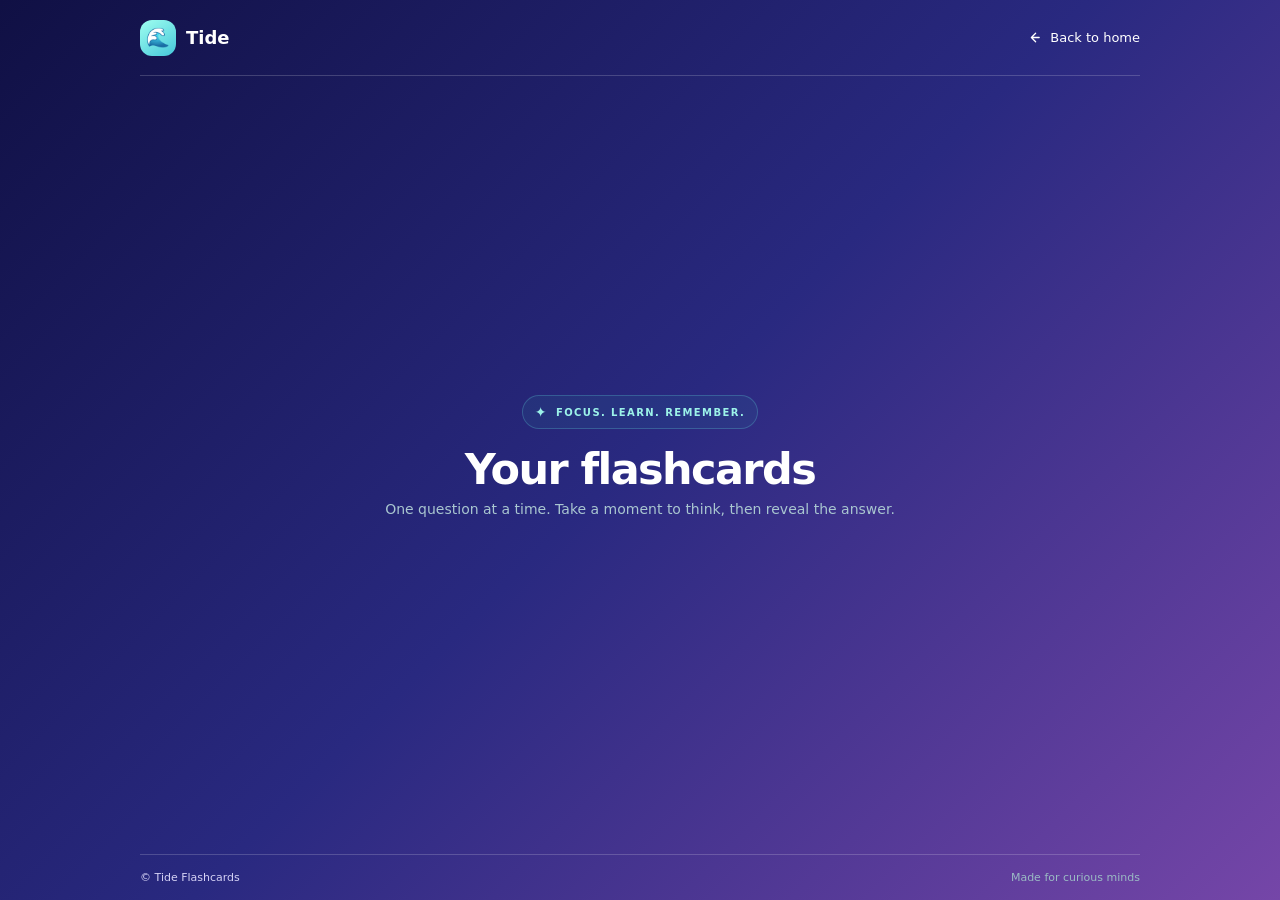
==== quiz.html @ f18cbf9f "Add files via upload" ====
<!DOCTYPE html>
<html lang="en">
<head>
<meta charset="UTF-8">
<meta name="viewport" content="width=device-width, initial-scale=1.0">
<meta name="theme-color" content="#062d49">
<title>Study Cards — Tide</title>
<style>
:root{color-scheme:dark;--deep:#041f35;--navy:#062d49;--cyan:#69e5df;--ice:#e9fbfa;--muted:#a9c6d0;--line:rgba(204,244,246,.16)}
*{box-sizing:border-box}
body{margin:0;min-height:100vh;background:radial-gradient(ellipse at 80% 7%,rgba(26,145,164,.3),transparent 36%),radial-gradient(ellipse at 8% 88%,rgba(18,103,147,.26),transparent 38%),linear-gradient(135deg,var(--deep),#073754 55%,var(--navy));color:var(--ice);font-family:Inter,ui-sans-serif,system-ui,-apple-system,"Segoe UI",sans-serif;display:flex;flex-direction:column}
button,a{font:inherit}
a{color:inherit;text-decoration:none}
.shell{width:min(1000px,calc(100% - 36px));margin:0 auto;flex:1;display:flex;flex-direction:column}
.topbar{height:76px;display:flex;align-items:center;justify-content:space-between;border-bottom:1px solid var(--line)}
.brand{display:flex;align-items:center;gap:10px;font-size:18px;font-weight:750}
.mark{width:36px;height:36px;display:grid;place-items:center;border-radius:12px;background:linear-gradient(145deg,#a0fff0,#45c7da);color:#063348;font-size:19px}
.home{display:inline-flex;align-items:center;gap:8px;color:#b9d4dd;font-size:13px}
.home:hover{color:var(--cyan)}
.home svg{width:17px}
.content{width:min(690px,100%);margin:auto;padding:38px 0 56px;text-align:center}
.eyebrow{display:inline-flex;align-items:center;gap:8px;padding:8px 12px;border:1px solid rgba(105,229,223,.24);border-radius:999px;background:rgba(42,156,166,.1);color:#9cf3e9;text-transform:uppercase;letter-spacing:1.4px;font-size:10px;font-weight:750}
.eyebrow span{font-size:14px}
.heading{font-size:clamp(31px,5vw,43px);letter-spacing:-1.6px;margin:15px 0 7px}
.subheading{margin:0;color:#a9c6d0;font-size:14px}
.progress{display:flex;align-items:center;gap:13px;margin:27px auto 17px;width:min(480px,100%)}
.counter{white-space:nowrap;color:#c3dce1;font-size:12px;font-weight:700}
.track{height:5px;border-radius:9px;background:rgba(223,250,250,.12);overflow:hidden;flex:1}
.bar{height:100%;width:0;background:linear-gradient(90deg,#4dd0dc,#9af5e8);border-radius:9px;transition:width .35s}
.stage{perspective:1200px;width:min(560px,100%);height:330px;margin:0 auto 21px}
.flip-card{position:relative;width:100%;height:100%;transform-style:preserve-3d;transition:transform .68s cubic-bezier(.2,.72,.22,1)}
.flip-card.flipped{transform:rotateY(180deg)}
.face{position:absolute;inset:0;backface-visibility:hidden;-webkit-backface-visibility:hidden;border:1px solid rgba(194,241,241,.22);border-radius:25px;background:linear-gradient(150deg,rgba(19,84,108,.96),rgba(7,45,70,.97));box-shadow:0 28px 75px rgba(0,11,24,.34),inset 0 1px rgba(255,255,255,.07);display:flex;flex-direction:column;align-items:center;justify-content:center;padding:36px 42px;overflow:hidden}
.face:before{content:"";position:absolute;width:260px;height:260px;border-radius:50%;background:rgba(105,229,223,.055);filter:blur(2px);top:-150px;right:-85px;pointer-events:none}
.back-face{transform:rotateY(180deg);background:linear-gradient(145deg,rgba(13,83,94,.97),rgba(7,48,69,.98))}
.face-label{display:flex;align-items:center;gap:7px;color:#9ce9e2;text-transform:uppercase;letter-spacing:1.5px;font-size:10px;font-weight:800;margin-bottom:22px}
.face-label span{font-size:16px}
.card-text{position:relative;font-size:clamp(21px,3.6vw,30px);line-height:1.45;letter-spacing:-.55px;font-weight:680;white-space:pre-wrap;overflow-wrap:anywhere;max-height:205px;overflow:auto}
.back-face .card-text{font-size:clamp(18px,3vw,25px);font-weight:560;color:#e0f6f3}
.hint{margin-top:20px;color:#82a9b7;font-size:11px}
.controls{display:flex;align-items:center;justify-content:center;gap:11px;flex-wrap:wrap}
.btn{min-height:46px;padding:0 17px;border-radius:12px;border:1px solid rgba(199,239,242,.2);background:rgba(222,250,250,.055);color:#e3f8f8;display:inline-flex;align-items:center;justify-content:center;gap:9px;font-size:13px;font-weight:700;cursor:pointer;transition:transform .18s,border-color .18s,background .18s,opacity .18s}
.btn:hover:not(:disabled){transform:translateY(-2px);border-color:rgba(105,229,223,.6);background:rgba(222,250,250,.1)}
.btn:disabled{opacity:.38;cursor:not-allowed}
.btn svg{width:17px;height:17px}
.btn.answer-btn{min-width:156px;color:#05354b;background:linear-gradient(135deg,#9af5e8,#4dd0dc);border:0;box-shadow:0 9px 25px rgba(60,205,211,.15)}
.btn.answer-btn:hover:not(:disabled){background:linear-gradient(135deg,#b0fff1,#64e0e4)}
.empty{width:min(560px,100%);margin:36px auto;padding:42px 22px;border:1px solid var(--line);border-radius:23px;background:rgba(12,61,85,.55);box-shadow:0 25px 60px rgba(0,13,25,.2)}
.empty .emoji{font-size:38px}
.empty h2{margin:13px 0 8px;font-size:22px}
.empty p{max-width:400px;margin:0 auto 20px;color:#aecbd3;font-size:14px;line-height:1.6}
.manage-link{display:inline-flex;padding:12px 17px;border-radius:11px;color:#05354b;background:linear-gradient(135deg,#9af5e8,#4dd0dc);font-size:13px;font-weight:750}
.notice{min-height:18px;margin-top:15px;color:#83aab7;font-size:11px}
footer{border-top:1px solid var(--line);padding:16px 0;color:#7299a8;font-size:11px;display:flex;justify-content:space-between}
footer span:last-child{color:#9bbbc4}
@media(max-width:600px){.shell{width:calc(100% - 28px)}.topbar{height:66px}.content{padding:34px 0 42px}.stage{height:310px}.face{padding:28px 22px;border-radius:21px}.progress{margin-top:23px}.controls{gap:8px}.btn{padding:0 12px;min-height:44px;font-size:12px}.btn.answer-btn{min-width:140px}.subheading{font-size:13px}}
@media(max-width:380px){.stage{height:290px}.btn{gap:6px;padding:0 9px}.btn.answer-btn{min-width:125px}}
@media(prefers-reduced-motion:reduce){.flip-card,.bar,.btn{transition:none}}
</style>
<link rel="stylesheet" href="./theme.css">
<link rel="stylesheet" href="./style.css">

</head>
<body>
<div class="shell">
  <header class="topbar">
    <a class="brand" href="index.html"><span class="mark" aria-hidden="true">🌊</span>Tide</a>
    <a class="home" href="index.html">
      <svg viewBox="0 0 24 24" fill="none" aria-hidden="true"><path d="m15 18-6-6 6-6M9 12h11" stroke="currentColor" stroke-width="1.8" stroke-linecap="round" stroke-linejoin="round"/></svg>
      Back to home
    </a>
  </header>

  <main class="content">
    <div class="eyebrow"><span>✦</span> Focus. Learn. Remember.</div>
    <h1 class="heading">Your flashcards</h1>
    <p class="subheading">One question at a time. Take a moment to think, then reveal the answer.</p>

    <section id="study" hidden>
      <div class="progress">
        <span class="counter" id="counter">1 / 1</span>
        <div class="track"><div class="bar" id="bar"></div></div>
      </div>

      <div class="stage" aria-live="polite">
        <div class="flip-card" id="flipCard">
          <article class="face front-face">
            <div class="face-label"><span>❓</span> Question</div>
            <div class="card-text" id="questionText"></div>
            <div class="hint">Think it through before you reveal the answer</div>
          </article>
          <article class="face back-face">
            <div class="face-label"><span>💡</span> Answer</div>
            <div class="card-text" id="answerText"></div>
            <div class="hint">Ready? Return to the question or continue</div>
          </article>
        </div>
      </div>

      <div class="controls">
        <button class="btn" id="previousBtn" type="button" aria-label="Previous flashcard">
          <svg viewBox="0 0 24 24" fill="none"><path d="m15 18-6-6 6-6" stroke="currentColor" stroke-width="2" stroke-linecap="round" stroke-linejoin="round"/></svg>
          Previous
        </button>
        <button class="btn answer-btn" id="flipBtn" type="button">👀 Show answer</button>
        <button class="btn" id="nextBtn" type="button" aria-label="Next flashcard">
          Next
          <svg viewBox="0 0 24 24" fill="none"><path d="m9 18 6-6-6-6" stroke="currentColor" stroke-width="2" stroke-linecap="round" stroke-linejoin="round"/></svg>
        </button>
      </div>
      <div class="notice" id="notice" aria-live="polite"></div>
    </section>

    <section class="empty" id="empty" hidden>
      <div class="emoji">🗂️</div>
      <h2>No flashcards yet</h2>
      <p>Add a question and answer in Manage Flashcards. Your saved cards will appear here automatically.</p>
      <a class="manage-link" href="manage.html">＋ Manage flashcards</a>
    </section>
  </main>

  <footer><span>© Tide Flashcards</span><span>Made for curious minds</span></footer>
</div>

<script>
(() => {
  const KEY = "flashcards";
  const study = document.getElementById("study");
  const empty = document.getElementById("empty");
  const flipCard = document.getElementById("flipCard");
  const questionText = document.getElementById("questionText");
  const answerText = document.getElementById("answerText");
  const counter = document.getElementById("counter");
  const bar = document.getElementById("bar");
  const previousBtn = document.getElementById("previousBtn");
  const nextBtn = document.getElementById("nextBtn");
  const flipBtn = document.getElementById("flipBtn");
  let cards = [];
  let current = 0;
  let emptyNotice = "";

  function readCards() {
    try {
      const saved = JSON.parse(localStorage.getItem(KEY) || "[]");
      return Array.isArray(saved)
        ? saved.filter(card => card && typeof card.question === "string" && typeof card.answer === "string")
        : [];
    } catch (error) {
      return [];
    }
  }

  function showCard() {
    if (!cards.length) {
      study.hidden = true;
      empty.hidden = false;
      document.querySelector(".empty p").textContent =
        emptyNotice || "Add a question and answer in Manage Flashcards. Your saved cards will appear here automatically.";
      return;
    }

    empty.hidden = true;
    study.hidden = false;
    if (current >= cards.length) current = cards.length - 1;
    if (current < 0) current = 0;

    flipCard.classList.remove("flipped");
    questionText.textContent = cards[current].question;
    answerText.textContent = cards[current].answer;
    counter.textContent = `${current + 1} / ${cards.length}`;
    bar.style.width = `${((current + 1) / cards.length) * 100}%`;
    previousBtn.disabled = current === 0;
    nextBtn.disabled = current === cards.length - 1;
    flipBtn.textContent = "👀 Show answer";
    document.getElementById("notice").textContent =
      `${cards.length} saved ${cards.length === 1 ? "card" : "cards"}`;
  }

  function syncCards() {
    const latest = readCards();
    const currentId = cards[current] && cards[current].id;
    cards = latest;

    if (!cards.length) {
      current = 0;
      emptyNotice = "No saved flashcards were found. Add cards in Manage Flashcards, and they will appear here.";
    } else {
      emptyNotice = "";
      const sameIndex = cards.findIndex(card => String(card.id) === String(currentId));
      if (sameIndex >= 0) current = sameIndex;
      else if (current >= cards.length) current = cards.length - 1;
    }
    showCard();
  }

  flipBtn.addEventListener("click", () => {
    const flipped = flipCard.classList.toggle("flipped");
    flipBtn.textContent = flipped ? "↩ Show question" : "👀 Show answer";
  });

  previousBtn.addEventListener("click", () => {
    if (current > 0) {
      current--;
      showCard();
    }
  });

  nextBtn.addEventListener("click", () => {
    if (current < cards.length - 1) {
      current++;
      showCard();
    }
  });

  window.addEventListener("storage", event => {
    if (event.key === KEY || event.key === null) syncCards();
  });

  window.addEventListener("focus", syncCards);

  document.addEventListener("visibilitychange", () => {
    if (!document.hidden) syncCards();
  });

  document.addEventListener("keydown", event => {
    if (event.key === "ArrowLeft" && current > 0) {
      current--;
      showCard();
    }
    if (event.key === "ArrowRight" && current < cards.length - 1) {
      current++;
      showCard();
    }
    if ((event.key === " " || event.key === "Enter") &&
        !study.hidden && event.target === document.body) {
      event.preventDefault();
      flipBtn.click();
    }
  });

  syncCards();
})();
<script src="./script.js"></script>

</script>
</body>
</html>
---- theme.css ----
/* Shared violet theme for manage.html and Qs.html */
:root {
  color-scheme: dark;
  --theme-deep: #101044;
  --theme-main: #292980;
  --theme-glow: #7546a8;
  --theme-text: #ffffff;
  --theme-soft: #d5d2f5;
  --theme-line: rgba(255, 255, 255, .18);
  --theme-button-a: #ffcf70;
  --theme-button-b: #ff8db5;
  --theme-button-text: #25194e;
}

body {
  background: linear-gradient(
    135deg,
    var(--theme-deep),
    var(--theme-main),
    var(--theme-glow)
  ) !important;
  color: var(--theme-text);
}

.topbar,
header {
  border-color: var(--theme-line) !important;
}

.brand,
.home,
.back {
  color: var(--theme-text);
}

.home:hover,
.back:hover {
  color: #ffd6ff;
}

.panel,
.empty {
  background: rgba(41, 41, 128, .68) !important;
  border-color: var(--theme-line) !important;
}

.field input,
.field textarea,
.search input,
input,
textarea {
  background: rgba(16, 16, 68, .72) !important;
  border-color: rgba(255, 255, 255, .24) !important;
  color: var(--theme-text) !important;
}

.field input:focus,
.field textarea:focus,
.search input:focus,
input:focus,
textarea:focus {
  border-color: #ffd6ff !important;
  box-shadow: 0 0 0 3px rgba(255, 214, 255, .12) !important;
}

.btn.primary,
.primary,
.btn.answer-btn,
.manage-link {
  background: linear-gradient(
    90deg,
    var(--theme-button-a),
    var(--theme-button-b)
  ) !important;
  border-color: transparent !important;
  color: var(--theme-button-text) !important;
}

.btn.primary:hover,
.primary:hover,
.btn.answer-btn:hover,
.manage-link:hover {
  filter: brightness(1.08);
}

.btn.quiet,
.btn:not(.primary):not(.answer-btn),
.cancel,
.card-actions button,
.icon-btn {
  background: rgba(255, 255, 255, .12);
  border-color: rgba(255, 255, 255, .25);
  color: var(--theme-text);
}

.card,
.flashcard {
  background: rgba(16, 16, 68, .44);
  border-color: rgba(255, 255, 255, .2);
}

.card p,
.answer,
.subtitle,
.empty p {
  color: var(--theme-soft);
}

footer {
  border-color: var(--theme-line);
  color: var(--theme-soft);
}

@media (max-width: 600px) {
  .panel {
    background: rgba(41, 41, 128, .72) !important;
  }
}
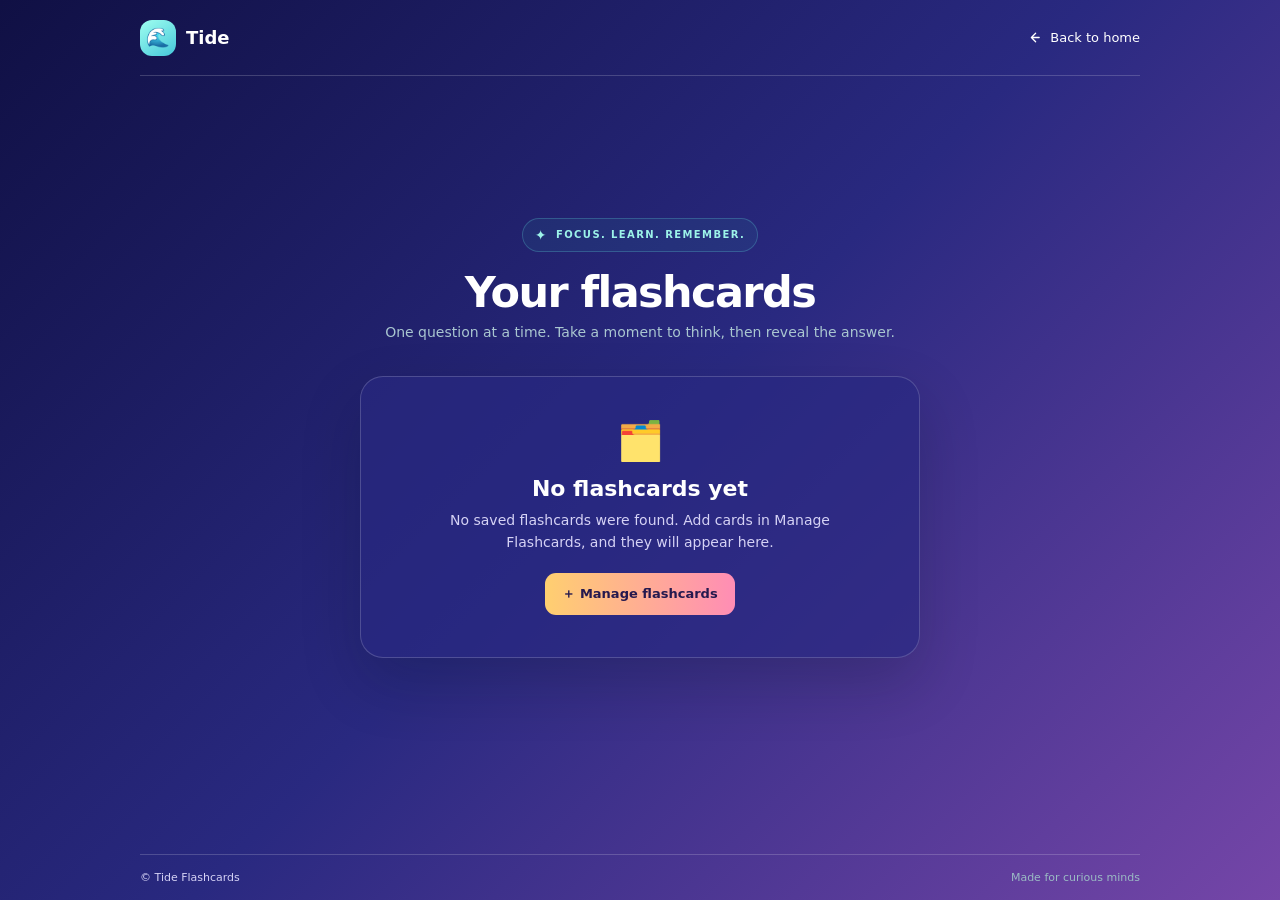
==== commit 588a7351: "Update quiz.html" ====
--- a/quiz.html
+++ b/quiz.html
@@ -1,4 +1,3 @@
-
 <!DOCTYPE html>
 <html lang="en">
 <head>
@@ -60,7 +59,6 @@
 </style>
 <link rel="stylesheet" href="./theme.css">
 <link rel="stylesheet" href="./style.css">
-
 </head>
 <body>
 <div class="shell">
@@ -241,8 +239,7 @@
 
   syncCards();
 })();
+</script>
 <script src="./script.js"></script>
-
-</script>
 </body>
-</html>+</html>
